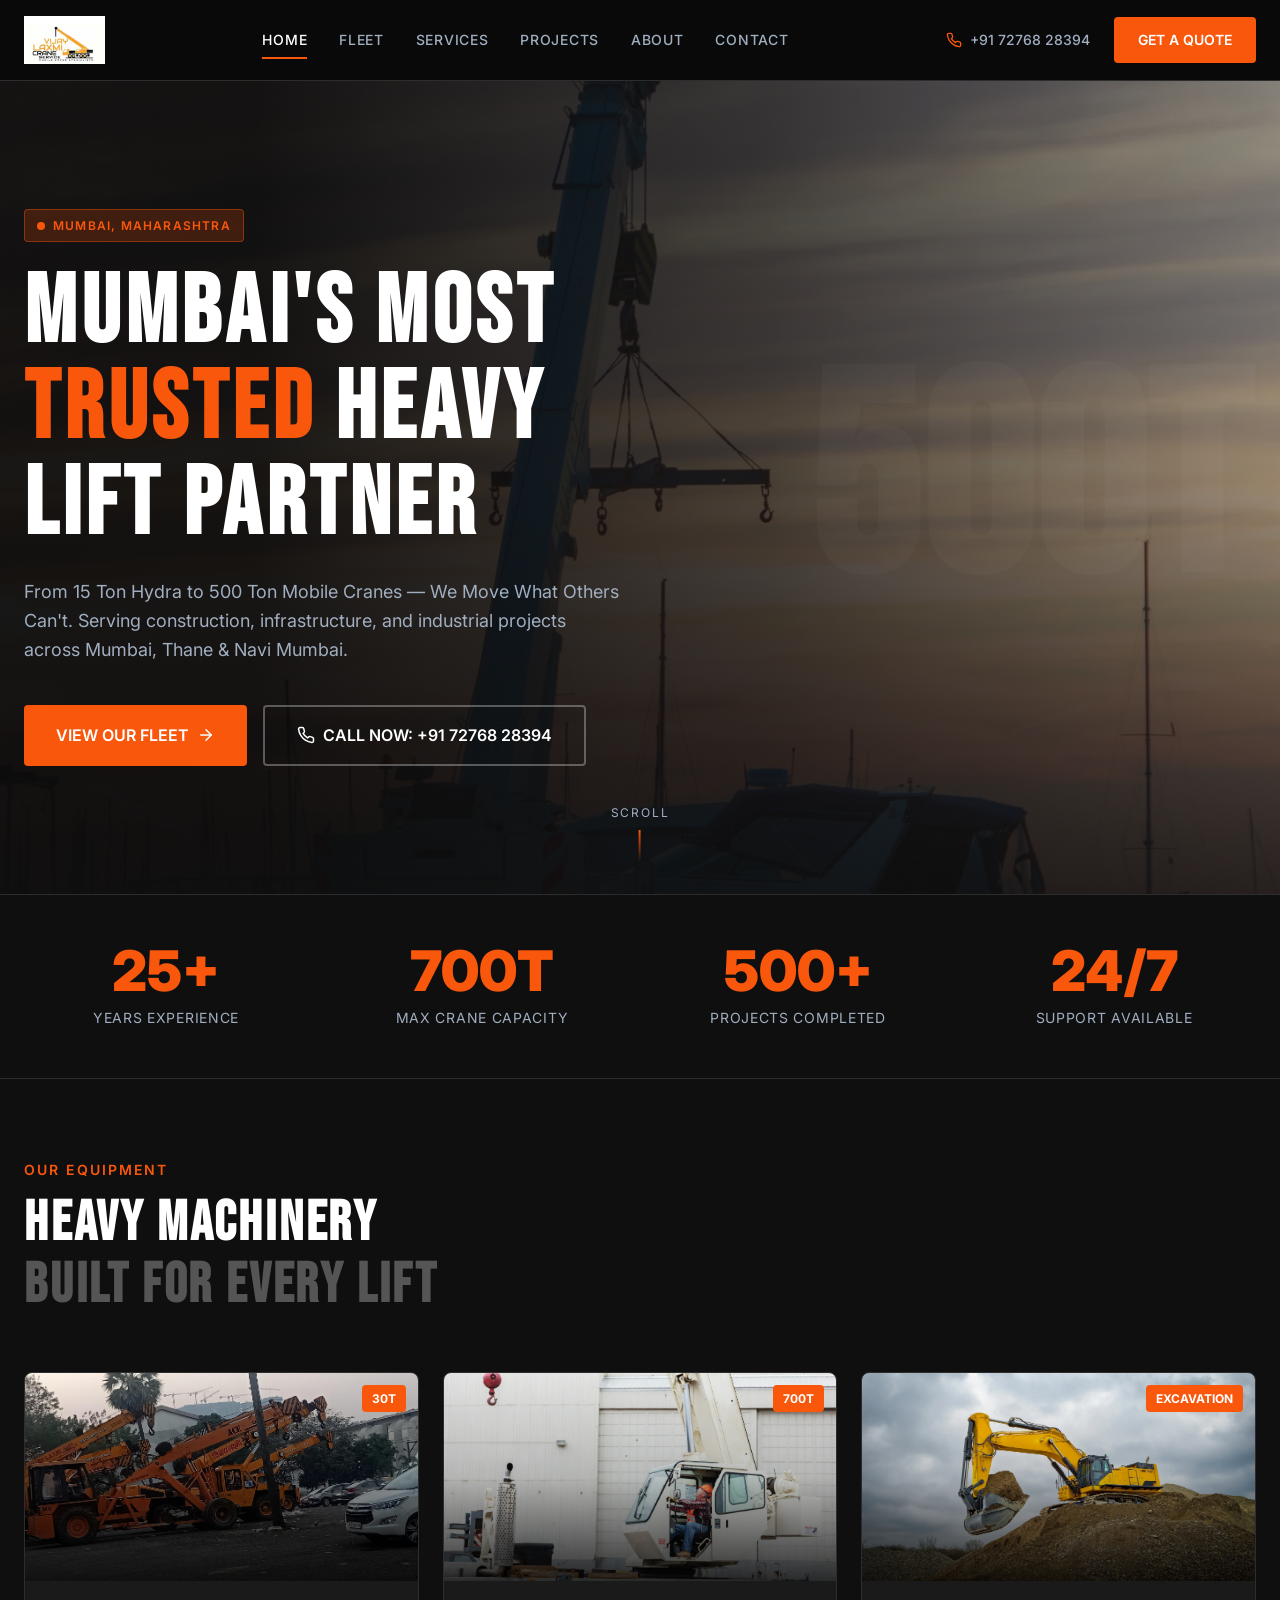
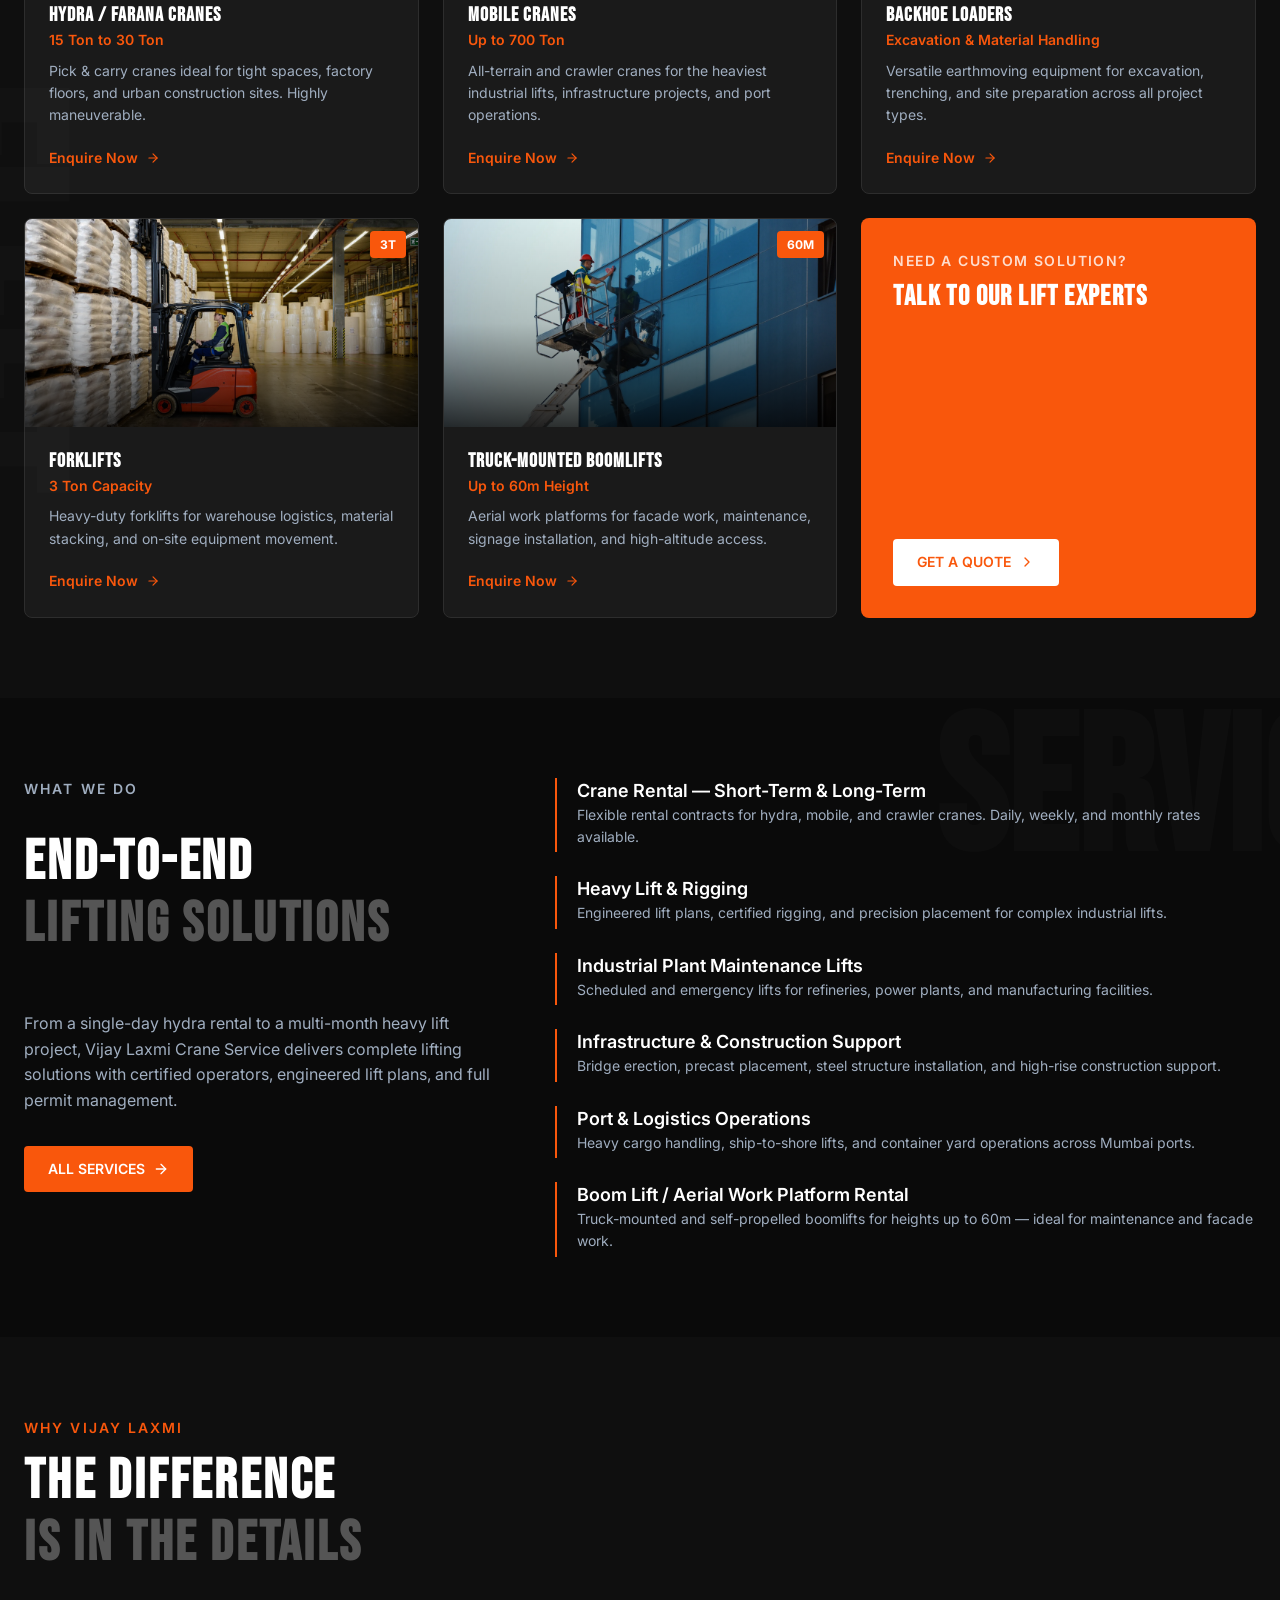
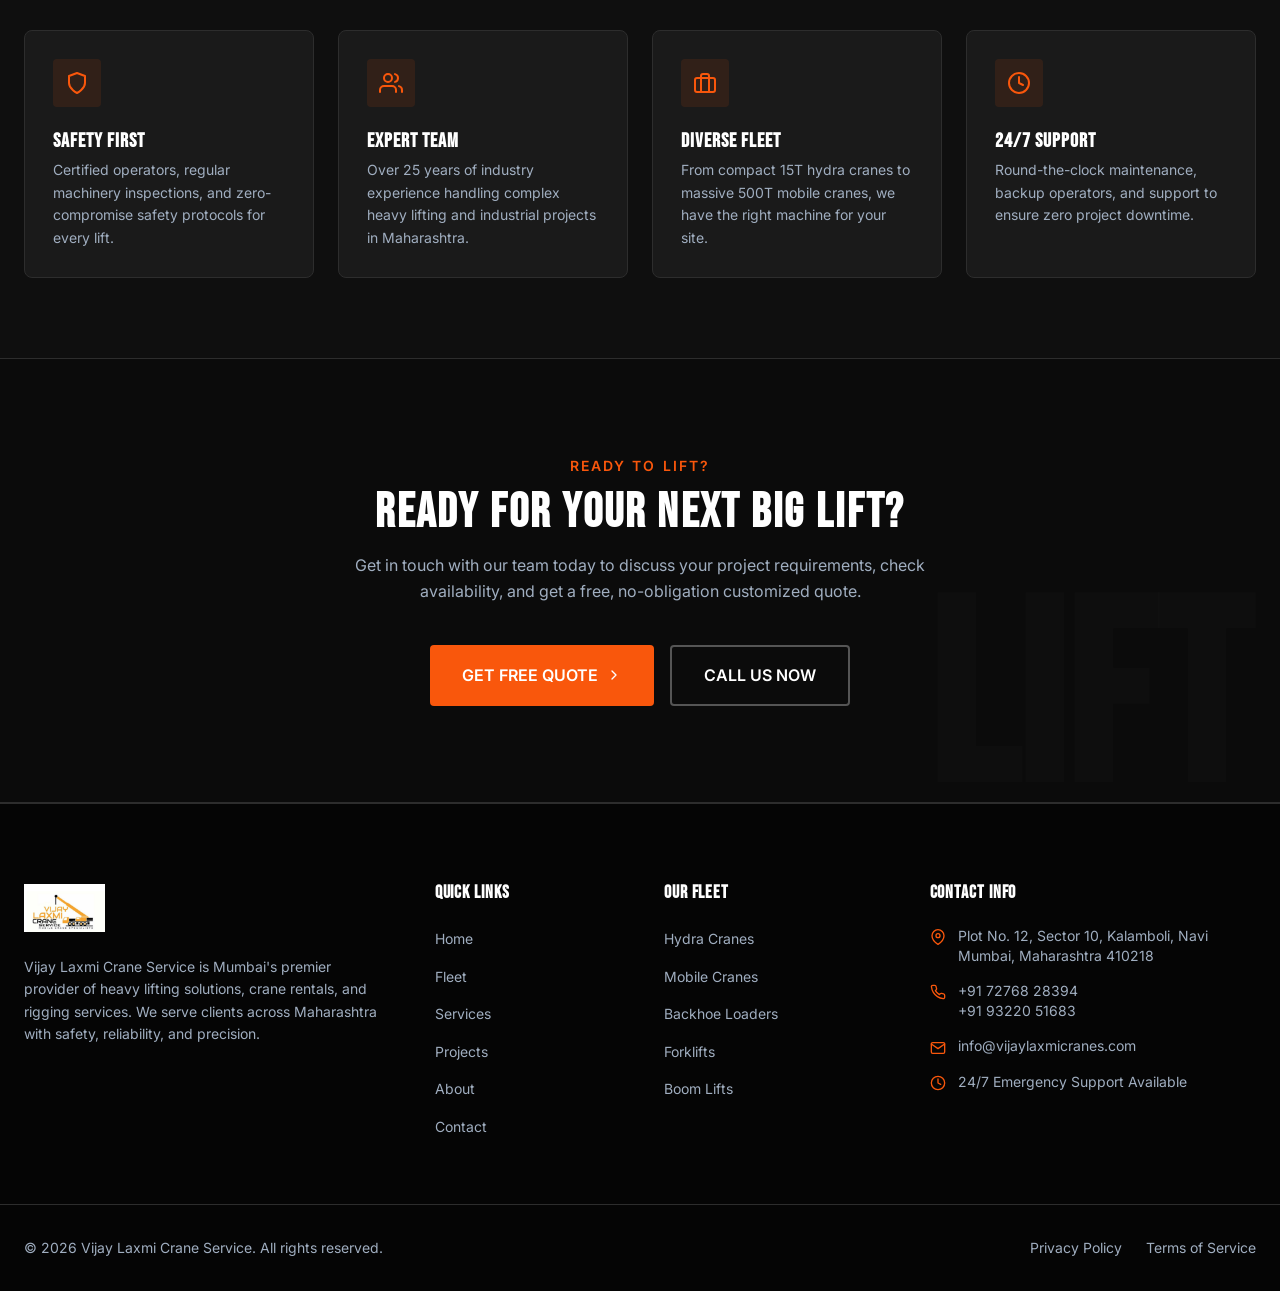
==== index.html @ 98cd4d0c "first commit" ====
<!DOCTYPE html>
<html lang="en">
<head>
    <meta charset="UTF-8">
    <meta name="viewport" content="width=device-width, initial-scale=1.0">
    <title>Vijay Laxmi Crane Service — Heavy Lift & Crane Rental Mumbai</title>
    <meta name="description" content="Mumbai's most trusted crane rental company. Hydra cranes 15–30T, mobile cranes up to 500T, boomlifts up to 60m, forklifts & backhoe loaders. 24/7 service across Maharashtra.">
    <link rel="stylesheet" href="style.css">
</head>
<body>

    <!-- Header -->
    <header>
        <div class="container header-container">
            <a href="index.html" class="logo-link">
                <img src="images/horizontal.png" alt="Vijay Laxmi Crane Service Logo">
            </a>
            
            <nav class="nav-menu">
                <a href="index.html" class="nav-link active">Home</a>
                <a href="fleet.html" class="nav-link">Fleet</a>
                <a href="services.html" class="nav-link">Services</a>
                <a href="projects.html" class="nav-link">Projects</a>
                <a href="about.html" class="nav-link">About</a>
                <a href="contact.html" class="nav-link">Contact</a>
            </nav>

            <div class="header-actions">
                <a href="tel:+917276828394" class="phone-link">
                    <svg xmlns="http://www.w3.org/2000/svg" width="16" height="16" viewBox="0 0 24 24" fill="none" stroke="currentColor" stroke-width="2" stroke-linecap="round" stroke-linejoin="round">
                        <path d="M22 16.92v3a2 2 0 0 1-2.18 2 19.79 19.79 0 0 1-8.63-3.07 19.5 19.5 0 0 1-6-6 19.79 19.79 0 0 1-3.07-8.67A2 2 0 0 1 4.11 2h3a2 2 0 0 1 2 1.72 12.84 12.84 0 0 0 .7 2.81 2 2 0 0 1-.45 2.11L8.09 9.91a16 16 0 0 0 6 6l1.27-1.27a2 2 0 0 1 2.11-.45 12.84 12.84 0 0 0 2.81.7A2 2 0 0 1 22 16.92z"></path>
                    </svg>
                    <span>+91 72768 28394</span>
                </a>
                <a href="contact.html" class="btn btn-primary hidden-md">Get a Quote</a>
                <button class="menu-toggle" aria-label="Toggle menu">
                    <span></span>
                    <span></span>
                    <span></span>
                </button>
            </div>
        </div>
    </header>

    <!-- Mobile Drawer Nav -->
    <div class="mobile-nav">
        <a href="index.html" class="nav-link active">Home</a>
        <a href="fleet.html" class="nav-link">Fleet</a>
        <a href="services.html" class="nav-link">Services</a>
        <a href="projects.html" class="nav-link">Projects</a>
        <a href="about.html" class="nav-link">About</a>
        <a href="contact.html" class="nav-link">Contact</a>
        <a href="contact.html" class="btn btn-primary">Get a Quote</a>
        <a href="tel:+917276828394" class="phone-link">
            <svg xmlns="http://www.w3.org/2000/svg" width="16" height="16" viewBox="0 0 24 24" fill="none" stroke="currentColor" stroke-width="2" stroke-linecap="round" stroke-linejoin="round">
                <path d="M22 16.92v3a2 2 0 0 1-2.18 2 19.79 19.79 0 0 1-8.63-3.07 19.5 19.5 0 0 1-6-6 19.79 19.79 0 0 1-3.07-8.67A2 2 0 0 1 4.11 2h3a2 2 0 0 1 2 1.72 12.84 12.84 0 0 0 .7 2.81 2 2 0 0 1-.45 2.11L8.09 9.91a16 16 0 0 0 6 6l1.27-1.27a2 2 0 0 1 2.11-.45 12.84 12.84 0 0 0 2.81.7A2 2 0 0 1 22 16.92z"></path>
            </svg>
            <span>+91 72768 28394</span>
        </a>
    </div>

    <!-- Hero Section -->
    <section class="hero">
        <div class="hero-bg">
            <img src="images/2234737666.webp" alt="Large mobile crane at sunset in Mumbai harbor">
        </div>
        <div class="hero-overlay"></div>
        <div class="hero-overlay-bottom"></div>
        <div class="hero-watermark">500T</div>
        
        <div class="container">
            <div class="hero-content">
                <div class="hero-badge">
                    <span class="hero-badge-dot"></span>
                    <span class="hero-badge-text">Mumbai, Maharashtra</span>
                </div>
                <h1 class="hero-title">Mumbai's Most<br><span>Trusted</span> Heavy<br>Lift Partner</h1>
                <p class="hero-description">From 15 Ton Hydra to 500 Ton Mobile Cranes — We Move What Others Can't. Serving construction, infrastructure, and industrial projects across Mumbai, Thane & Navi Mumbai.</p>
                
                <div class="hero-actions">
                    <a href="fleet.html" class="btn btn-primary btn-large">
                        View Our Fleet
                        <svg xmlns="http://www.w3.org/2000/svg" width="18" height="18" viewBox="0 0 24 24" fill="none" stroke="currentColor" stroke-width="2" stroke-linecap="round" stroke-linejoin="round">
                            <line x1="5" y1="12" x2="19" y2="12"></line>
                            <polyline points="12 5 19 12 12 19"></polyline>
                        </svg>
                    </a>
                    <a href="tel:+917276828394" class="btn btn-outline btn-large">
                        <svg xmlns="http://www.w3.org/2000/svg" width="18" height="18" viewBox="0 0 24 24" fill="none" stroke="currentColor" stroke-width="2" stroke-linecap="round" stroke-linejoin="round">
                            <path d="M22 16.92v3a2 2 0 0 1-2.18 2 19.79 19.79 0 0 1-8.63-3.07 19.5 19.5 0 0 1-6-6 19.79 19.79 0 0 1-3.07-8.67A2 2 0 0 1 4.11 2h3a2 2 0 0 1 2 1.72 12.84 12.84 0 0 0 .7 2.81 2 2 0 0 1-.45 2.11L8.09 9.91a16 16 0 0 0 6 6l1.27-1.27a2 2 0 0 1 2.11-.45 12.84 12.84 0 0 0 2.81.7A2 2 0 0 1 22 16.92z"></path>
                        </svg>
                        Call Now: +91 72768 28394
                    </a>
                </div>
            </div>
        </div>

        <div class="scroll-indicator">
            <span>Scroll</span>
            <div class="scroll-line"></div>
        </div>
    </section>

    <!-- Stats Bar -->
    <section class="stats-section">
        <div class="container">
            <div class="stats-grid">
                <div class="stat-item">
                    <div class="stat-number">25+</div>
                    <div class="stat-label">Years Experience</div>
                </div>
                <div class="stat-item">
                    <div class="stat-number">700T</div>
                    <div class="stat-label">Max Crane Capacity</div>
                </div>
                <div class="stat-item">
                    <div class="stat-number">500+</div>
                    <div class="stat-label">Projects Completed</div>
                </div>
                <div class="stat-item">
                    <div class="stat-number">24/7</div>
                    <div class="stat-label">Support Available</div>
                </div>
            </div>
        </div>
    </section>

    <!-- Heavy Machinery Fleet -->
    <section>
        <div class="fleet-watermark">FLEET</div>
        <div class="container">
            <div class="mb-14">
                <p class="section-subtitle">Our Equipment</p>
                <h2 class="section-title">Heavy Machinery<br><span>Built for Every Lift</span></h2>
            </div>

            <div class="fleet-grid">
                <!-- Card 1: Hydra -->
                <div class="fleet-card">
                    <div class="card-img-container">
                        <img src="images/hydra-crane.jpeg" alt="Hydra Crane Fleet Vijay Laxmi">
                        <div class="card-overlay"></div>
                        <div class="card-badge">30T</div>
                    </div>
                    <div class="card-content">
                        <h3 class="card-title">Hydra / Farana Cranes</h3>
                        <p class="card-subtitle">15 Ton to 30 Ton</p>
                        <p class="card-description">Pick & carry cranes ideal for tight spaces, factory floors, and urban construction sites. Highly maneuverable.</p>
                        <a href="#" class="card-link">
                            Enquire Now
                            <svg xmlns="http://www.w3.org/2000/svg" width="14" height="14" viewBox="0 0 24 24" fill="none" stroke="currentColor" stroke-width="2" stroke-linecap="round" stroke-linejoin="round">
                                <line x1="5" y1="12" x2="19" y2="12"></line>
                                <polyline points="12 5 19 12 12 19"></polyline>
                            </svg>
                        </a>
                    </div>
                </div>

                <!-- Card 2: Mobile Cranes -->
                <div class="fleet-card">
                    <div class="card-img-container">
                        <img src="images/1455754923.webp" alt="Mobile Cranes heavy lift">
                        <div class="card-overlay"></div>
                        <div class="card-badge">700T</div>
                    </div>
                    <div class="card-content">
                        <h3 class="card-title">Mobile Cranes</h3>
                        <p class="card-subtitle">Up to 700 Ton</p>
                        <p class="card-description">All-terrain and crawler cranes for the heaviest industrial lifts, infrastructure projects, and port operations.</p>
                        <a href="#" class="card-link">
                            Enquire Now
                            <svg xmlns="http://www.w3.org/2000/svg" width="14" height="14" viewBox="0 0 24 24" fill="none" stroke="currentColor" stroke-width="2" stroke-linecap="round" stroke-linejoin="round">
                                <line x1="5" y1="12" x2="19" y2="12"></line>
                                <polyline points="12 5 19 12 12 19"></polyline>
                            </svg>
                        </a>
                    </div>
                </div>

                <!-- Card 3: Excavators -->
                <div class="fleet-card">
                    <div class="card-img-container">
                        <img src="images/1322051683.webp" alt="Yellow Backhoe Loader excavator">
                        <div class="card-overlay"></div>
                        <div class="card-badge">EXCAVATION</div>
                    </div>
                    <div class="card-content">
                        <h3 class="card-title">Backhoe Loaders</h3>
                        <p class="card-subtitle">Excavation & Material Handling</p>
                        <p class="card-description">Versatile earthmoving equipment for excavation, trenching, and site preparation across all project types.</p>
                        <a href="#" class="card-link">
                            Enquire Now
                            <svg xmlns="http://www.w3.org/2000/svg" width="14" height="14" viewBox="0 0 24 24" fill="none" stroke="currentColor" stroke-width="2" stroke-linecap="round" stroke-linejoin="round">
                                <line x1="5" y1="12" x2="19" y2="12"></line>
                                <polyline points="12 5 19 12 12 19"></polyline>
                            </svg>
                        </a>
                    </div>
                </div>

                <!-- Card 4: Forklifts -->
                <div class="fleet-card">
                    <div class="card-img-container">
                        <img src="images/2244003285.webp" alt="Red Forklift warehouse loading">
                        <div class="card-overlay"></div>
                        <div class="card-badge">3T</div>
                    </div>
                    <div class="card-content">
                        <h3 class="card-title">Forklifts</h3>
                        <p class="card-subtitle">3 Ton Capacity</p>
                        <p class="card-description">Heavy-duty forklifts for warehouse logistics, material stacking, and on-site equipment movement.</p>
                        <a href="#" class="card-link">
                            Enquire Now
                            <svg xmlns="http://www.w3.org/2000/svg" width="14" height="14" viewBox="0 0 24 24" fill="none" stroke="currentColor" stroke-width="2" stroke-linecap="round" stroke-linejoin="round">
                                <line x1="5" y1="12" x2="19" y2="12"></line>
                                <polyline points="12 5 19 12 12 19"></polyline>
                            </svg>
                        </a>
                    </div>
                </div>

                <!-- Card 5: Boom lifts -->
                <div class="fleet-card">
                    <div class="card-img-container">
                        <img src="images/1399143321.webp" alt="Boom lift building maintenance facade cleaning">
                        <div class="card-overlay"></div>
                        <div class="card-badge">60M</div>
                    </div>
                    <div class="card-content">
                        <h3 class="card-title">Truck-Mounted Boomlifts</h3>
                        <p class="card-subtitle">Up to 60m Height</p>
                        <p class="card-description">Aerial work platforms for facade work, maintenance, signage installation, and high-altitude access.</p>
                        <a href="#" class="card-link">
                            Enquire Now
                            <svg xmlns="http://www.w3.org/2000/svg" width="14" height="14" viewBox="0 0 24 24" fill="none" stroke="currentColor" stroke-width="2" stroke-linecap="round" stroke-linejoin="round">
                                <line x1="5" y1="12" x2="19" y2="12"></line>
                                <polyline points="12 5 19 12 12 19"></polyline>
                            </svg>
                        </a>
                    </div>
                </div>

                <!-- Card 6: CTA Card -->
                <div class="expert-card">
                    <div>
                        <p class="expert-subtitle">Need a Custom Solution?</p>
                        <h3 class="expert-title">Talk to Our Lift Experts</h3>
                    </div>
                    <a href="contact.html" class="btn expert-btn">
                        Get a Quote
                        <svg xmlns="http://www.w3.org/2000/svg" width="16" height="16" viewBox="0 0 24 24" fill="none" stroke="currentColor" stroke-width="2" stroke-linecap="round" stroke-linejoin="round">
                            <polyline points="9 18 15 12 9 6"></polyline>
                        </svg>
                    </a>
                </div>
            </div>
        </div>
    </section>

    <!-- Services Section -->
    <section style="background-color: #0a0a0a;">
        <div class="services-watermark">SERVICE</div>
        <div class="container">
            <div class="services-layout">
                <div class="services-left">
                    <p class="section-subtitle">What We Do</p>
                    <h2 class="section-title">End-to-End<br><span>Lifting Solutions</span></h2>
                    <p>From a single-day hydra rental to a multi-month heavy lift project, Vijay Laxmi Crane Service delivers complete lifting solutions with certified operators, engineered lift plans, and full permit management.</p>
                    <a href="services.html" class="btn btn-primary">
                        All Services
                        <svg xmlns="http://www.w3.org/2000/svg" width="16" height="16" viewBox="0 0 24 24" fill="none" stroke="currentColor" stroke-width="2" stroke-linecap="round" stroke-linejoin="round">
                            <line x1="5" y1="12" x2="19" y2="12"></line>
                            <polyline points="12 5 19 12 12 19"></polyline>
                        </svg>
                    </a>
                </div>

                <div class="services-list">
                    <div class="services-item">
                        <h4>Crane Rental — Short-Term & Long-Term</h4>
                        <p>Flexible rental contracts for hydra, mobile, and crawler cranes. Daily, weekly, and monthly rates available.</p>
                    </div>
                    <div class="services-item">
                        <h4>Heavy Lift & Rigging</h4>
                        <p>Engineered lift plans, certified rigging, and precision placement for complex industrial lifts.</p>
                    </div>
                    <div class="services-item">
                        <h4>Industrial Plant Maintenance Lifts</h4>
                        <p>Scheduled and emergency lifts for refineries, power plants, and manufacturing facilities.</p>
                    </div>
                    <div class="services-item">
                        <h4>Infrastructure & Construction Support</h4>
                        <p>Bridge erection, precast placement, steel structure installation, and high-rise construction support.</p>
                    </div>
                    <div class="services-item">
                        <h4>Port & Logistics Operations</h4>
                        <p>Heavy cargo handling, ship-to-shore lifts, and container yard operations across Mumbai ports.</p>
                    </div>
                    <div class="services-item">
                        <h4>Boom Lift / Aerial Work Platform Rental</h4>
                        <p>Truck-mounted and self-propelled boomlifts for heights up to 60m — ideal for maintenance and facade work.</p>
                    </div>
                </div>
            </div>
        </div>
    </section>

    <!-- Why Choose Us -->
    <section>
        <div class="container">
            <div class="text-center mb-14">
                <p class="section-subtitle">Why Vijay Laxmi</p>
                <h2 class="section-title">The Difference<br><span>Is in the Details</span></h2>
            </div>

            <div class="why-grid">
                <div class="why-card">
                    <div class="why-icon">
                        <svg xmlns="http://www.w3.org/2000/svg" width="24" height="24" viewBox="0 0 24 24" fill="none" stroke="currentColor" stroke-width="2" stroke-linecap="round" stroke-linejoin="round">
                            <path d="M12 22s8-4 8-10V5l-8-3-8 3v7c0 6 8 10 8 10z"></path>
                        </svg>
                    </div>
                    <h3 class="why-title">Safety First</h3>
                    <p class="why-description">Certified operators, regular machinery inspections, and zero-compromise safety protocols for every lift.</p>
                </div>

                <div class="why-card">
                    <div class="why-icon">
                        <svg xmlns="http://www.w3.org/2000/svg" width="24" height="24" viewBox="0 0 24 24" fill="none" stroke="currentColor" stroke-width="2" stroke-linecap="round" stroke-linejoin="round">
                            <path d="M17 21v-2a4 4 0 0 0-4-4H5a4 4 0 0 0-4 4v2"></path>
                            <circle cx="9" cy="7" r="4"></circle>
                            <path d="M23 21v-2a4 4 0 0 0-3-3.87"></path>
                            <path d="M16 3.13a4 4 0 0 1 0 7.75"></path>
                        </svg>
                    </div>
                    <h3 class="why-title">Expert Team</h3>
                    <p class="why-description">Over 25 years of industry experience handling complex heavy lifting and industrial projects in Maharashtra.</p>
                </div>

                <div class="why-card">
                    <div class="why-icon">
                        <svg xmlns="http://www.w3.org/2000/svg" width="24" height="24" viewBox="0 0 24 24" fill="none" stroke="currentColor" stroke-width="2" stroke-linecap="round" stroke-linejoin="round">
                            <rect x="2" y="7" width="20" height="14" rx="2" ry="2"></rect>
                            <path d="M16 21V5a2 2 0 0 0-2-2h-4a2 2 0 0 0-2 2v16"></path>
                        </svg>
                    </div>
                    <h3 class="why-title">Diverse Fleet</h3>
                    <p class="why-description">From compact 15T hydra cranes to massive 500T mobile cranes, we have the right machine for your site.</p>
                </div>

                <div class="why-card">
                    <div class="why-icon">
                        <svg xmlns="http://www.w3.org/2000/svg" width="24" height="24" viewBox="0 0 24 24" fill="none" stroke="currentColor" stroke-width="2" stroke-linecap="round" stroke-linejoin="round">
                            <circle cx="12" cy="12" r="10"></circle>
                            <polyline points="12 6 12 12 16 14"></polyline>
                        </svg>
                    </div>
                    <h3 class="why-title">24/7 Support</h3>
                    <p class="why-description">Round-the-clock maintenance, backup operators, and support to ensure zero project downtime.</p>
                </div>
            </div>
        </div>
    </section>

    <!-- Ready for next big lift? -->
    <section class="cta-banner">
        <div class="cta-watermark">LIFT</div>
        <div class="cta-container container">
            <p class="cta-subtitle">Ready To Lift?</p>
            <h2 class="cta-title">Ready for Your Next Big Lift?</h2>
            <p class="cta-text">Get in touch with our team today to discuss your project requirements, check availability, and get a free, no-obligation customized quote.</p>
            <div class="cta-buttons">
                <a href="contact.html" class="btn btn-primary btn-large">
                    Get Free Quote
                    <svg xmlns="http://www.w3.org/2000/svg" width="16" height="16" viewBox="0 0 24 24" fill="none" stroke="currentColor" stroke-width="2" stroke-linecap="round" stroke-linejoin="round">
                        <polyline points="9 18 15 12 9 6"></polyline>
                    </svg>
                </a>
                <a href="tel:+917276828394" class="btn btn-outline btn-large">
                    Call Us Now
                </a>
            </div>
        </div>
    </section>

    <!-- Footer -->
    <footer>
        <div class="container footer-grid">
            <div class="footer-col footer-col-about">
                <img src="images/horizontal.png" alt="Vijay Laxmi Crane Service">
                <p class="footer-about-text">Vijay Laxmi Crane Service is Mumbai's premier provider of heavy lifting solutions, crane rentals, and rigging services. We serve clients across Maharashtra with safety, reliability, and precision.</p>
            </div>
            
            <div class="footer-col">
                <h5>Quick Links</h5>
                <ul class="footer-links">
                    <li><a href="index.html">Home</a></li>
                    <li><a href="fleet.html">Fleet</a></li>
                    <li><a href="services.html">Services</a></li>
                    <li><a href="projects.html">Projects</a></li>
                    <li><a href="about.html">About</a></li>
                    <li><a href="contact.html">Contact</a></li>
                </ul>
            </div>

            <div class="footer-col">
                <h5>Our Fleet</h5>
                <ul class="footer-links">
                    <li><a href="fleet.html">Hydra Cranes</a></li>
                    <li><a href="fleet.html">Mobile Cranes</a></li>
                    <li><a href="fleet.html">Backhoe Loaders</a></li>
                    <li><a href="fleet.html">Forklifts</a></li>
                    <li><a href="fleet.html">Boom Lifts</a></li>
                </ul>
            </div>

            <div class="footer-col">
                <h5>Contact Info</h5>
                <div class="footer-contact-info">
                    <div class="contact-info-item">
                        <svg xmlns="http://www.w3.org/2000/svg" width="16" height="16" viewBox="0 0 24 24" fill="none" stroke="currentColor" stroke-width="2" stroke-linecap="round" stroke-linejoin="round">
                            <path d="M21 10c0 7-9 13-9 13s-9-6-9-13a9 9 0 0 1 18 0z"></path>
                            <circle cx="12" cy="10" r="3"></circle>
                        </svg>
                        <span>Plot No. 12, Sector 10, Kalamboli, Navi Mumbai, Maharashtra 410218</span>
                    </div>
                    <div class="contact-info-item">
                        <svg xmlns="http://www.w3.org/2000/svg" width="16" height="16" viewBox="0 0 24 24" fill="none" stroke="currentColor" stroke-width="2" stroke-linecap="round" stroke-linejoin="round">
                            <path d="M22 16.92v3a2 2 0 0 1-2.18 2 19.79 19.79 0 0 1-8.63-3.07 19.5 19.5 0 0 1-6-6 19.79 19.79 0 0 1-3.07-8.67A2 2 0 0 1 4.11 2h3a2 2 0 0 1 2 1.72 12.84 12.84 0 0 0 .7 2.81 2 2 0 0 1-.45 2.11L8.09 9.91a16 16 0 0 0 6 6l1.27-1.27a2 2 0 0 1 2.11-.45 12.84 12.84 0 0 0 2.81.7A2 2 0 0 1 22 16.92z"></path>
                        </svg>
                        <span>
                            <a href="tel:+917276828394">+91 72768 28394</a><br>
                            <a href="tel:+919322051683">+91 93220 51683</a>
                        </span>
                    </div>
                    <div class="contact-info-item">
                        <svg xmlns="http://www.w3.org/2000/svg" width="16" height="16" viewBox="0 0 24 24" fill="none" stroke="currentColor" stroke-width="2" stroke-linecap="round" stroke-linejoin="round">
                            <path d="M4 4h16c1.1 0 2 .9 2 2v12c0 1.1-.9 2-2 2H4c-1.1 0-2-.9-2-2V6c0-1.1.9-2 2-2z"></path>
                            <polyline points="22,6 12,13 2,6"></polyline>
                        </svg>
                        <span><a href="mailto:info@vijaylaxmicranes.com">info@vijaylaxmicranes.com</a></span>
                    </div>
                    <div class="contact-info-item">
                        <svg xmlns="http://www.w3.org/2000/svg" width="16" height="16" viewBox="0 0 24 24" fill="none" stroke="currentColor" stroke-width="2" stroke-linecap="round" stroke-linejoin="round">
                            <circle cx="12" cy="12" r="10"></circle>
                            <polyline points="12 6 12 12 16 14"></polyline>
                        </svg>
                        <span>24/7 Emergency Support Available</span>
                    </div>
                </div>
            </div>
        </div>

        <div class="container footer-bottom">
            <div class="copyright">
                &copy; 2026 Vijay Laxmi Crane Service. All rights reserved.
            </div>
            <div class="footer-legal-links">
                <a href="#">Privacy Policy</a>
                <a href="#">Terms of Service</a>
            </div>
        </div>
    </footer>

    <!-- Enquire Modal Popup -->
    <div class="modal">
        <div class="modal-content">
            <button class="close-modal">&times;</button>
            <h3 class="modal-title" style="margin-bottom: 0.5rem; font-size: 1.75rem;">Enquiry Form</h3>
            <p style="color: var(--muted-foreground); font-size: 0.875rem; margin-bottom: 1.5rem;">Please fill out this form and we'll get back to you with custom pricing shortly.</p>
            
            <form>
                <input type="hidden" name="subject" id="enquiry-subject" value="General Enquiry">
                <div class="form-group">
                    <label for="modal-name">Your Name</label>
                    <input type="text" id="modal-name" name="name" class="form-control" placeholder="Enter your full name" required>
                </div>
                <div class="form-group">
                    <label for="modal-phone">Phone Number</label>
                    <input type="tel" id="modal-phone" name="phone" class="form-control" placeholder="Enter mobile number" required>
                </div>
                <div class="form-group">
                    <label for="modal-email">Email Address (Optional)</label>
                    <input type="email" id="modal-email" name="email" class="form-control" placeholder="Enter email address">
                </div>
                <div class="form-group">
                    <label for="modal-message">Requirements</label>
                    <textarea id="modal-message" name="message" class="form-control" placeholder="Specify rental duration, capacity needed, and location..." required></textarea>
                </div>
                <button type="submit" class="btn btn-primary" style="width: 100%; margin-top: 1rem;">Send Enquiry</button>
            </form>
        </div>
    </div>

    <script src="main.js"></script>
</body>
</html>
---- style.css ----
@import url('https://fonts.googleapis.com/css2?family=Bebas+Neue&family=Inter:wght@300;400;500;600;700;900&display=swap');

:root {
    /* Color Palette */
    --background-color: #0f0f0f;
    --foreground-color: #f5f5f5;
    --card-color: #1a1a1a;
    --card-hover-color: #222222;
    --primary-color: #f9570c;
    --primary-hover: #ea580c;
    --primary-light: rgba(249, 87, 12, 0.1);
    --border-color: #2d2d2d;
    --muted-color: #1c1c1c;
    --muted-foreground: #a0aec0;
    --white: #ffffff;
    
    /* Fonts */
    --font-sans: 'Inter', -apple-system, BlinkMacSystemFont, sans-serif;
    --font-heading: 'Bebas Neue', sans-serif;
    
    /* Transitions */
    --transition-fast: 0.2s ease;
    --transition-normal: 0.3s ease;
    --transition-slow: 0.5s ease;
}

/* Reset */
*, *::before, *::after {
    box-sizing: border-box;
    margin: 0;
    padding: 0;
}

html {
    scroll-behavior: smooth;
    font-size: 16px;
    height: 100%;
}

body {
    background-color: var(--background-color);
    color: var(--foreground-color);
    font-family: var(--font-sans);
    line-height: 1.6;
    overflow-x: hidden;
    min-height: 100vh;
    display: flex;
    flex-direction: column;
}

/* Typography */
h1, h2, h3, h4, h5, h6 {
    font-family: var(--font-heading);
    letter-spacing: 0.05em;
    text-transform: uppercase;
    line-height: 1;
    color: var(--white);
}

a {
    color: inherit;
    text-decoration: none;
    transition: color var(--transition-fast);
}

img {
    max-width: 100%;
    height: auto;
    display: block;
}

/* Common Layout Elements */
.container {
    width: 100%;
    max-width: 1280px;
    margin: 0 auto;
    padding: 0 1.5rem;
}

section {
    padding: 5rem 0;
    position: relative;
}

/* Header & Navigation */
header {
    position: sticky;
    top: 0;
    z-index: 1000;
    background-color: rgba(10, 10, 10, 0.95);
    backdrop-filter: blur(12px);
    border-bottom: 1px solid var(--border-color);
    transition: background var(--transition-fast);
}

.header-container {
    display: flex;
    height: 5rem;
    align-items: center;
    justify-content: space-between;
}

.logo-link img {
    height: 3rem;
    width: auto;
    object-fit: contain;
}

.nav-menu {
    display: flex;
    align-items: center;
    gap: 2rem;
}

.nav-link {
    font-size: 0.875rem;
    font-weight: 500;
    letter-spacing: 0.05em;
    color: var(--muted-foreground);
    position: relative;
    padding: 0.5rem 0;
    text-transform: uppercase;
}

.nav-link:hover, .nav-link.active {
    color: var(--white);
}

.nav-link::after {
    content: '';
    position: absolute;
    bottom: 0;
    left: 0;
    width: 0;
    height: 2px;
    background-color: var(--primary-color);
    transition: width var(--transition-normal);
}

.nav-link:hover::after, .nav-link.active::after {
    width: 100%;
}

.header-actions {
    display: flex;
    align-items: center;
    gap: 1.5rem;
}

.phone-link {
    display: flex;
    align-items: center;
    gap: 0.5rem;
    font-size: 0.875rem;
    color: var(--muted-foreground);
    font-weight: 500;
}

.phone-link:hover {
    color: var(--white);
}

.phone-link svg {
    color: var(--primary-color);
}

/* Buttons */
.btn {
    display: inline-flex;
    align-items: center;
    justify-content: center;
    gap: 0.5rem;
    padding: 0.75rem 1.5rem;
    font-size: 0.875rem;
    font-weight: 600;
    border-radius: 4px;
    cursor: pointer;
    transition: all var(--transition-fast);
    border: none;
    text-transform: uppercase;
}

.btn-primary {
    background-color: var(--primary-color);
    color: var(--white);
}

.btn-primary:hover {
    background-color: var(--primary-hover);
}

.btn-outline {
    background-color: transparent;
    border: 2px solid rgba(255, 255, 255, 0.3);
    color: var(--white);
}

.btn-outline:hover {
    border-color: var(--white);
}

.btn-large {
    padding: 1rem 2rem;
    font-size: 1rem;
}

/* Hamburger Menu Icon */
.menu-toggle {
    display: none;
    background: none;
    border: none;
    cursor: pointer;
    padding: 0.5rem;
    position: relative;
    width: 38px;
    height: 38px;
    z-index: 1001;
}

.menu-toggle span {
    display: block;
    position: absolute;
    height: 2px;
    width: 22px;
    background-color: var(--muted-foreground);
    border-radius: 2px;
    opacity: 1;
    left: 8px;
    transform: rotate(0deg);
    transition: transform 0.25s ease-in-out, top 0.25s ease-in-out, opacity 0.25s ease-in-out, background-color 0.25s ease-in-out;
}

.menu-toggle span:nth-child(1) {
    top: 11px;
}

.menu-toggle span:nth-child(2) {
    top: 18px;
}

.menu-toggle span:nth-child(3) {
    top: 25px;
}

.menu-toggle:hover span {
    background-color: var(--white);
}

.menu-toggle.open span {
    background-color: var(--white);
}

.menu-toggle.open span:nth-child(1) {
    top: 18px;
    transform: rotate(45deg);
}

.menu-toggle.open span:nth-child(2) {
    opacity: 0;
    transform: translateX(-10px);
}

.menu-toggle.open span:nth-child(3) {
    top: 18px;
    transform: rotate(-45deg);
}

/* Mobile Nav Drawer */
.mobile-nav {
    position: fixed;
    top: 5rem;
    left: 0;
    width: 100%;
    height: calc(100vh - 5rem);
    background-color: rgba(10, 10, 10, 0.98);
    backdrop-filter: blur(20px);
    z-index: 999;
    padding: 2.5rem 2rem;
    display: flex;
    flex-direction: column;
    gap: 1.5rem;
    opacity: 0;
    pointer-events: none;
    transform: translateY(-20px);
    transition: transform 0.4s cubic-bezier(0.16, 1, 0.3, 1), opacity 0.4s cubic-bezier(0.16, 1, 0.3, 1);
    border-top: 1px solid var(--border-color);
}

.mobile-nav.open {
    opacity: 1;
    pointer-events: auto;
    transform: translateY(0);
}

.mobile-nav .nav-link {
    font-size: 1.5rem;
    font-family: var(--font-heading);
    letter-spacing: 0.05em;
    padding: 0.5rem 0;
    border-bottom: 1px solid rgba(255, 255, 255, 0.03);
    opacity: 0;
    transform: translateY(15px);
    transition: transform 0.4s cubic-bezier(0.16, 1, 0.3, 1), opacity 0.4s cubic-bezier(0.16, 1, 0.3, 1), color var(--transition-fast);
}

.mobile-nav .nav-link:hover, .mobile-nav .nav-link.active {
    color: var(--primary-color);
}

.mobile-nav .btn {
    opacity: 0;
    transform: translateY(15px);
    transition: transform 0.4s cubic-bezier(0.16, 1, 0.3, 1), opacity 0.4s cubic-bezier(0.16, 1, 0.3, 1), background-color var(--transition-fast);
    margin-top: 1rem;
}

.mobile-nav .phone-link {
    margin-top: auto;
    font-size: 1.125rem;
    padding: 1.5rem 0 0;
    border-top: 1px solid var(--border-color);
    opacity: 0;
    transform: translateY(15px);
    transition: transform 0.4s cubic-bezier(0.16, 1, 0.3, 1), opacity 0.4s cubic-bezier(0.16, 1, 0.3, 1);
}

/* Staggered load animation when open */
.mobile-nav.open .nav-link,
.mobile-nav.open .btn,
.mobile-nav.open .phone-link {
    opacity: 1;
    transform: translateY(0);
}

.mobile-nav.open .nav-link:nth-child(1) { transition-delay: 0.05s; }
.mobile-nav.open .nav-link:nth-child(2) { transition-delay: 0.1s; }
.mobile-nav.open .nav-link:nth-child(3) { transition-delay: 0.15s; }
.mobile-nav.open .nav-link:nth-child(4) { transition-delay: 0.2s; }
.mobile-nav.open .nav-link:nth-child(5) { transition-delay: 0.25s; }
.mobile-nav.open .nav-link:nth-child(6) { transition-delay: 0.3s; }
.mobile-nav.open .btn { transition-delay: 0.35s; }
.mobile-nav.open .phone-link { transition-delay: 0.4s; }

/* Hero Section */
.hero {
    min-height: 90vh;
    display: flex;
    align-items: center;
    position: relative;
    overflow: hidden;
    padding: 8rem 0;
}

.hero-bg {
    position: absolute;
    inset: 0;
    z-index: 1;
}

.hero-bg img {
    width: 100%;
    height: 100%;
    object-fit: cover;
}

.hero-overlay {
    position: absolute;
    inset: 0;
    background: linear-gradient(to right, rgba(0, 0, 0, 0.9) 20%, rgba(0, 0, 0, 0.7) 60%, rgba(0, 0, 0, 0.4) 100%);
    z-index: 2;
}

.hero-overlay-bottom {
    position: absolute;
    inset: 0;
    background: linear-gradient(to top, rgba(15, 15, 15, 0.8) 0%, transparent 50%);
    z-index: 2;
}

.hero-watermark {
    position: absolute;
    right: 2rem;
    top: 50%;
    transform: translateY(-50%);
    font-size: 22vw;
    font-family: var(--font-heading);
    font-weight: 900;
    color: rgba(255, 255, 255, 0.025);
    line-height: 1;
    user-select: none;
    pointer-events: none;
    z-index: 2;
}

.hero-content {
    position: relative;
    z-index: 3;
    max-width: 800px;
}

.hero-badge {
    display: inline-flex;
    align-items: center;
    gap: 0.5rem;
    background-color: rgba(249, 87, 12, 0.2);
    border: 1px solid rgba(249, 87, 12, 0.4);
    border-radius: 4px;
    padding: 0.375rem 0.75rem;
    margin-bottom: 1.5rem;
}

.hero-badge-dot {
    width: 0.5rem;
    height: 0.5rem;
    border-radius: 50%;
    background-color: var(--primary-color);
}

.hero-badge-text {
    color: var(--primary-color);
    font-size: 0.75rem;
    font-weight: 600;
    letter-spacing: 0.1em;
    text-transform: uppercase;
}

.hero-title {
    font-size: 3.5rem;
    font-weight: 900;
    color: var(--white);
    line-height: 1;
    margin-bottom: 1.5rem;
}

@media (min-width: 768px) {
    .hero-title {
        font-size: 5rem;
    }
}

@media (min-width: 1024px) {
    .hero-title {
        font-size: 6rem;
    }
}

.hero-title span {
    color: var(--primary-color);
}

.hero-description {
    color: var(--muted-foreground);
    font-size: 1.125rem;
    line-height: 1.6;
    margin-bottom: 2.5rem;
    max-width: 600px;
}

.hero-actions {
    display: flex;
    flex-direction: column;
    gap: 1rem;
}

@media (min-width: 576px) {
    .hero-actions {
        flex-direction: row;
    }
}

.scroll-indicator {
    position: absolute;
    bottom: 2rem;
    left: 50%;
    transform: translateX(-50%);
    display: flex;
    flex-direction: column;
    align-items: center;
    gap: 0.5rem;
    z-index: 3;
}

.scroll-indicator span {
    font-size: 0.75rem;
    color: var(--muted-foreground);
    text-transform: uppercase;
    letter-spacing: 0.15em;
}

.scroll-line {
    width: 2px;
    height: 2rem;
    background: linear-gradient(to bottom, var(--primary-color), transparent);
    animation: scrollMove 2s infinite ease-in-out;
}

@keyframes scrollMove {
    0% { transform: translateY(0); opacity: 0; }
    50% { opacity: 1; }
    100% { transform: translateY(10px); opacity: 0; }
}

/* Stats Section */
.stats-section {
    background-color: var(--muted);
    border-top: 1px solid var(--border-color);
    border-bottom: 1px solid var(--border-color);
    padding: 3rem 0;
}

.stats-grid {
    display: grid;
    grid-template-columns: repeat(2, 1fr);
    gap: 2rem;
}

@media (min-width: 992px) {
    .stats-grid {
        grid-template-columns: repeat(4, 1fr);
    }
}

.stat-item {
    text-align: center;
}

.stat-number {
    font-size: 3rem;
    font-weight: 900;
    color: var(--primary-color);
    line-height: 1;
    margin-bottom: 0.5rem;
}

@media (min-width: 768px) {
    .stat-number {
        font-size: 3.5rem;
    }
}

.stat-label {
    font-size: 0.875rem;
    text-transform: uppercase;
    letter-spacing: 0.05em;
    color: var(--muted-foreground);
}

/* Section Header */
.section-subtitle {
    color: var(--primary-color);
    font-size: 0.875rem;
    font-weight: 600;
    letter-spacing: 0.15em;
    text-transform: uppercase;
    margin-bottom: 0.75rem;
}

.section-title {
    font-size: 2.5rem;
    font-weight: 900;
    line-height: 1.1;
    margin-bottom: 3.5rem;
}

@media (min-width: 768px) {
    .section-title {
        font-size: 3.5rem;
    }
}

.section-title span {
    color: #555555;
}

/* Fleet / Machinery Grid */
.fleet-watermark {
    position: absolute;
    left: -2rem;
    top: 50%;
    transform: translateY(-50%) rotate(90deg);
    font-size: 18vw;
    font-family: var(--font-heading);
    font-weight: 900;
    color: rgba(255, 255, 255, 0.015);
    line-height: 1;
    user-select: none;
    pointer-events: none;
    transform-origin: left center;
}

.fleet-grid {
    display: grid;
    grid-template-columns: 1fr;
    gap: 1.5rem;
}

@media (min-width: 768px) {
    .fleet-grid {
        grid-template-columns: repeat(2, 1fr);
    }
}

@media (min-width: 1024px) {
    .fleet-grid {
        grid-template-columns: repeat(3, 1fr);
    }
}

.fleet-card {
    background-color: var(--card-color);
    border: 1px solid var(--border-color);
    border-radius: 8px;
    overflow: hidden;
    transition: all var(--transition-normal);
    display: flex;
    flex-direction: column;
}

.fleet-card:hover {
    border-color: rgba(249, 87, 12, 0.5);
    transform: translateY(-5px);
}

.card-img-container {
    height: 13rem;
    position: relative;
    overflow: hidden;
}

.card-img-container img {
    width: 100%;
    height: 100%;
    object-fit: cover;
    transition: transform var(--transition-slow);
}

.fleet-card:hover .card-img-container img {
    transform: scale(1.05);
}

.card-overlay {
    position: absolute;
    inset: 0;
    background: linear-gradient(to top, rgba(0, 0, 0, 0.8), rgba(0, 0, 0, 0.2), transparent);
}

.card-badge {
    position: absolute;
    top: 0.75rem;
    right: 0.75rem;
    background-color: var(--primary-color);
    color: var(--white);
    font-size: 0.75rem;
    font-weight: 700;
    padding: 0.25rem 0.625rem;
    border-radius: 4px;
}

.card-content {
    padding: 1.5rem;
    display: flex;
    flex-direction: column;
    flex-grow: 1;
}

.card-title {
    font-size: 1.25rem;
    font-weight: 700;
    margin-bottom: 0.25rem;
    font-family: var(--font-heading);
}

.card-subtitle {
    color: var(--primary-color);
    font-size: 0.875rem;
    font-weight: 600;
    margin-bottom: 0.5rem;
}

.card-description {
    color: var(--muted-foreground);
    font-size: 0.875rem;
    margin-bottom: 1.25rem;
    flex-grow: 1;
}

.card-link {
    color: var(--primary-color);
    font-size: 0.875rem;
    font-weight: 600;
    display: inline-flex;
    align-items: center;
    gap: 0.5rem;
}

.card-link:hover {
    color: var(--primary-hover);
}

.card-link svg {
    transition: transform var(--transition-fast);
}

.card-link:hover svg {
    transform: translateX(4px);
}

/* Orange Expert Card */
.expert-card {
    background-color: var(--primary-color);
    border-radius: 8px;
    padding: 2rem;
    display: flex;
    flex-direction: column;
    justify-content: space-between;
    min-height: 13rem;
}

.expert-subtitle {
    color: rgba(255, 255, 255, 0.8);
    font-size: 0.875rem;
    font-weight: 600;
    letter-spacing: 0.1em;
    text-transform: uppercase;
    margin-bottom: 0.5rem;
}

.expert-title {
    color: var(--white);
    font-size: 1.75rem;
    font-weight: 900;
    line-height: 1.2;
}

.expert-btn {
    align-self: flex-start;
    background-color: var(--white);
    color: var(--primary-color);
    margin-top: 1.5rem;
}

.expert-btn:hover {
    background-color: #f0f0f0;
}

/* Services Section */
.services-watermark {
    position: absolute;
    right: -2rem;
    top: 0;
    font-size: 15vw;
    font-family: var(--font-heading);
    font-weight: 900;
    color: rgba(255, 255, 255, 0.02);
    line-height: 1;
    user-select: none;
    pointer-events: none;
    transform: translateX(20%);
}

.services-layout {
    display: grid;
    grid-template-columns: 1fr;
    gap: 4rem;
}

@media (min-width: 992px) {
    .services-layout {
        grid-template-columns: 1.2fr 1.8fr;
        align-items: start;
    }
}

.services-left {
    position: sticky;
    top: 7rem;
}

.services-left p {
    color: var(--muted-foreground);
    margin-bottom: 2rem;
}

.services-list {
    display: grid;
    gap: 1.5rem;
}

.services-item {
    border-left: 2px solid var(--primary-color);
    padding-left: 1.25rem;
    padding-top: 0.25rem;
    padding-bottom: 0.25rem;
}

.services-item h4 {
    color: var(--white);
    font-size: 1.125rem;
    font-weight: 600;
    margin-bottom: 0.25rem;
    font-family: var(--font-sans);
    text-transform: none;
    letter-spacing: normal;
}

.services-item p {
    color: var(--muted-foreground);
    font-size: 0.875rem;
}

/* Why Choose Us Section */
.why-grid {
    display: grid;
    grid-template-columns: 1fr;
    gap: 1.5rem;
}

@media (min-width: 576px) {
    .why-grid {
        grid-template-columns: repeat(2, 1fr);
    }
}

@media (min-width: 992px) {
    .why-grid {
        grid-template-columns: repeat(4, 1fr);
    }
}

.why-card {
    background-color: var(--card-color);
    border: 1px solid var(--border-color);
    border-radius: 8px;
    padding: 1.75rem;
    transition: border-color var(--transition-fast);
}

.why-card:hover {
    border-color: rgba(249, 87, 12, 0.4);
}

.why-icon {
    width: 3rem;
    height: 3rem;
    background-color: rgba(249, 87, 12, 0.1);
    border-radius: 4px;
    display: flex;
    align-items: center;
    justify-content: center;
    color: var(--primary-color);
    margin-bottom: 1.5rem;
}

.why-title {
    font-size: 1.25rem;
    font-weight: 700;
    margin-bottom: 0.5rem;
}

.why-description {
    color: var(--muted-foreground);
    font-size: 0.875rem;
}

/* Call To Action Banner */
.cta-banner {
    position: relative;
    padding: 6rem 0;
    background-color: #0b0b0b;
    border-top: 1px solid var(--border-color);
    border-bottom: 1px solid var(--border-color);
    text-align: center;
    overflow: hidden;
}

.cta-watermark {
    position: absolute;
    right: 2rem;
    bottom: -2rem;
    font-size: 20vw;
    font-family: var(--font-heading);
    font-weight: 900;
    color: rgba(255, 255, 255, 0.015);
    line-height: 1;
    user-select: none;
    pointer-events: none;
}

.cta-container {
    max-width: 700px;
    margin: 0 auto;
    position: relative;
    z-index: 2;
}

.cta-subtitle {
    color: var(--primary-color);
    font-size: 0.875rem;
    font-weight: 600;
    letter-spacing: 0.15em;
    text-transform: uppercase;
    margin-bottom: 0.75rem;
}

.cta-title {
    font-size: 3rem;
    font-weight: 900;
    margin-bottom: 1rem;
}

.cta-text {
    color: var(--muted-foreground);
    margin-bottom: 2.5rem;
}

.cta-buttons {
    display: flex;
    flex-direction: column;
    justify-content: center;
    gap: 1rem;
}

@media (min-width: 576px) {
    .cta-buttons {
        flex-direction: row;
    }
}

/* Footer styling */
footer {
    background-color: #050505;
    padding: 5rem 0 2rem;
    border-top: 1px solid var(--border-color);
    margin-top: auto;
}

.footer-grid {
    display: grid;
    grid-template-columns: 1fr;
    gap: 3rem;
    margin-bottom: 4rem;
}

@media (min-width: 768px) {
    .footer-grid {
        grid-template-columns: repeat(2, 1fr);
    }
}

@media (min-width: 992px) {
    .footer-grid {
        grid-template-columns: 2fr 1fr 1.2fr 1.8fr;
    }
}

.footer-col-about img {
    height: 3rem;
    margin-bottom: 1.5rem;
}

.footer-about-text {
    color: var(--muted-foreground);
    font-size: 0.875rem;
    margin-bottom: 1.5rem;
}

.footer-col h5 {
    font-size: 1.125rem;
    margin-bottom: 1.5rem;
    letter-spacing: 0.05em;
}

.footer-links {
    list-style: none;
    display: flex;
    flex-direction: column;
    gap: 0.75rem;
}

.footer-links a {
    color: var(--muted-foreground);
    font-size: 0.875rem;
}

.footer-links a:hover {
    color: var(--white);
}

.footer-contact-info {
    display: flex;
    flex-direction: column;
    gap: 1rem;
}

.contact-info-item {
    display: flex;
    gap: 0.75rem;
    font-size: 0.875rem;
    color: var(--muted-foreground);
    line-height: 1.4;
}

.contact-info-item svg {
    color: var(--primary-color);
    flex-shrink: 0;
    margin-top: 0.2rem;
}

.contact-info-item a:hover {
    color: var(--white);
}

.footer-bottom {
    border-top: 1px solid var(--border-color);
    padding-top: 2rem;
    display: flex;
    flex-direction: column;
    gap: 1rem;
    align-items: center;
}

@media (min-width: 768px) {
    .footer-bottom {
        flex-direction: row;
        justify-content: space-between;
    }
}

.copyright {
    color: var(--muted-foreground);
    font-size: 0.875rem;
}

.footer-legal-links {
    display: flex;
    gap: 1.5rem;
}

.footer-legal-links a {
    color: var(--muted-foreground);
    font-size: 0.875rem;
}

.footer-legal-links a:hover {
    color: var(--white);
}

/* Utility styles */
.text-primary {
    color: var(--primary-color) !important;
}

.text-muted {
    color: var(--muted-foreground) !important;
}

.uppercase-heading {
    text-transform: uppercase;
}

/* Modals & Interactivity */
.modal {
    position: fixed;
    inset: 0;
    background-color: rgba(0, 0, 0, 0.8);
    backdrop-filter: blur(8px);
    z-index: 1100;
    display: none;
    align-items: center;
    justify-content: center;
    padding: 1.5rem;
}

.modal.open {
    display: flex;
}

.modal-content {
    background-color: var(--card-color);
    border: 1px solid var(--border-color);
    border-radius: 8px;
    width: 100%;
    max-width: 500px;
    padding: 2rem;
    position: relative;
}

.close-modal {
    position: absolute;
    top: 1rem;
    right: 1rem;
    background: none;
    border: none;
    color: var(--muted-foreground);
    cursor: pointer;
    font-size: 1.5rem;
}

.close-modal:hover {
    color: var(--white);
}

/* Form Styles */
.form-group {
    margin-bottom: 1.25rem;
}

.form-group label {
    display: block;
    font-size: 0.875rem;
    font-weight: 500;
    margin-bottom: 0.5rem;
    color: var(--foreground-color);
}

.form-control {
    width: 100%;
    background-color: var(--muted);
    border: 1px solid var(--border-color);
    border-radius: 4px;
    padding: 0.75rem 1rem;
    color: var(--white);
    font-family: var(--font-sans);
    font-size: 0.875rem;
    transition: border-color var(--transition-fast);
}

.form-control:focus {
    outline: none;
    border-color: var(--primary-color);
}

textarea.form-control {
    resize: vertical;
    min-height: 100px;
}

/* Responsive Hide Utilities */
@media (max-width: 991.98px) {
    .hidden-md {
        display: none !important;
    }
    .menu-toggle {
        display: block;
    }
    .nav-menu {
        display: none;
    }
}

@media (min-width: 992px) {
    .visible-md {
        display: none !important;
    }
}

/* Fleet Page Detailed Layout */
.fleet-hero {
    padding: 6rem 0 3rem;
    border-bottom: 1px solid var(--border-color);
}

.fleet-list-detailed {
    display: flex;
    flex-direction: column;
    gap: 4rem;
    padding: 5rem 0;
}

.fleet-item-detailed {
    display: grid;
    grid-template-columns: 1fr;
    gap: 3rem;
    align-items: center;
}

@media (min-width: 992px) {
    .fleet-item-detailed {
        grid-template-columns: 1.2fr 1.8fr;
    }
    
    .fleet-item-detailed.reverse {
        grid-template-columns: 1.8fr 1.2fr;
    }
    
    .fleet-item-detailed.reverse .fleet-detail-img {
        order: 2;
    }
}

.fleet-detail-img {
    height: 300px;
    border-radius: 8px;
    overflow: hidden;
    border: 1px solid var(--border-color);
}

@media (min-width: 768px) {
    .fleet-detail-img {
        height: 400px;
    }
}

.fleet-detail-img img {
    width: 100%;
    height: 100%;
    object-fit: cover;
}

.fleet-detail-info h3 {
    font-size: 2rem;
    margin-bottom: 0.5rem;
}

.fleet-detail-capacity {
    color: var(--primary-color);
    font-weight: 600;
    font-size: 1.125rem;
    margin-bottom: 1.5rem;
}

.fleet-detail-description {
    color: var(--muted-foreground);
    margin-bottom: 2rem;
}

.spec-table {
    width: 100%;
    border-collapse: collapse;
    margin-bottom: 2rem;
}

.spec-table tr {
    border-bottom: 1px solid var(--border-color);
}

.spec-table td {
    padding: 0.75rem 0;
    font-size: 0.875rem;
}

.spec-table td.spec-label {
    color: var(--muted-foreground);
    font-weight: 500;
    width: 40%;
}

.spec-table td.spec-value {
    color: var(--white);
    font-weight: 600;
}

/* Contact Details Page Layout */
.contact-layout {
    display: grid;
    grid-template-columns: 1fr;
    gap: 4rem;
    padding: 5rem 0;
}

@media (min-width: 992px) {
    .contact-layout {
        grid-template-columns: 1.2fr 1.8fr;
    }
}

.contact-card-sidebar {
    background-color: var(--card-color);
    border: 1px solid var(--border-color);
    border-radius: 8px;
    padding: 2.5rem;
}

.contact-card-sidebar h4 {
    font-size: 1.5rem;
    margin-bottom: 1.5rem;
}

.contact-card-sidebar p {
    color: var(--muted-foreground);
    font-size: 0.875rem;
    margin-bottom: 2.5rem;
}

.contact-form-container {
    background-color: var(--card-color);
    border: 1px solid var(--border-color);
    border-radius: 8px;
    padding: 2.5rem;
}

.contact-form-container h3 {
    font-size: 2rem;
    margin-bottom: 0.5rem;
}

.contact-form-container p {
    color: var(--muted-foreground);
    margin-bottom: 2.5rem;
}

.map-placeholder {
    height: 350px;
    border-radius: 8px;
    overflow: hidden;
    border: 1px solid var(--border-color);
    margin-top: 3rem;
    background-color: var(--muted);
    display: flex;
    flex-direction: column;
    align-items: center;
    justify-content: center;
    color: var(--muted-foreground);
    text-align: center;
    padding: 2rem;
}

.map-placeholder svg {
    color: var(--primary-color);
    margin-bottom: 1rem;
}

/* Gallery Grid Styling */
.gallery-grid {
    display: grid;
    grid-template-columns: 1fr;
    gap: 1.5rem;
    padding: 4rem 0;
}

@media (min-width: 576px) {
    .gallery-grid {
        grid-template-columns: repeat(2, 1fr);
    }
}

@media (min-width: 992px) {
    .gallery-grid {
        grid-template-columns: repeat(3, 1fr);
    }
}

.gallery-item {
    height: 280px;
    position: relative;
    overflow: hidden;
    border-radius: 8px;
    border: 1px solid var(--border-color);
    cursor: pointer;
}

.gallery-item img {
    width: 100%;
    height: 100%;
    object-fit: cover;
    transition: transform var(--transition-slow);
}

.gallery-item:hover img {
    transform: scale(1.05);
}

.gallery-item-overlay {
    position: absolute;
    inset: 0;
    background: linear-gradient(to top, rgba(0, 0, 0, 0.8), rgba(0, 0, 0, 0.2), transparent);
    display: flex;
    flex-direction: column;
    justify-content: flex-end;
    padding: 1.5rem;
    opacity: 0;
    transition: opacity var(--transition-normal);
}

.gallery-item:hover .gallery-item-overlay {
    opacity: 1;
}

.gallery-item-title {
    font-size: 1.25rem;
    color: var(--white);
    margin-bottom: 0.25rem;
}

.gallery-item-category {
    color: var(--primary-color);
    font-size: 0.875rem;
    font-weight: 600;
    text-transform: uppercase;
}

/* Project Cards */
.project-card {
    background-color: var(--card-color);
    border: 1px solid var(--border-color);
    border-radius: 8px;
    overflow: hidden;
    display: flex;
    flex-direction: column;
    transition: border-color var(--transition-fast);
}

.project-card:hover {
    border-color: rgba(249, 87, 12, 0.4);
}

.project-img {
    height: 220px;
}

.project-img img {
    width: 100%;
    height: 100%;
    object-fit: cover;
}

.project-info {
    padding: 1.5rem;
}

.project-meta {
    display: flex;
    justify-content: space-between;
    font-size: 0.75rem;
    color: var(--primary-color);
    font-weight: 600;
    text-transform: uppercase;
    margin-bottom: 0.5rem;
}

.project-title {
    font-size: 1.25rem;
    font-weight: 700;
    margin-bottom: 0.5rem;
}

.project-desc {
    color: var(--muted-foreground);
    font-size: 0.875rem;
}

/* About Details Page */
.about-grid {
    display: grid;
    grid-template-columns: 1fr;
    gap: 4rem;
    align-items: center;
    padding: 5rem 0;
}

@media (min-width: 992px) {
    .about-grid {
        grid-template-columns: 1.3fr 1.7fr;
    }
}

.about-img-frame {
    position: relative;
    border-radius: 8px;
    overflow: hidden;
    border: 1px solid var(--border-color);
    height: 450px;
}

.about-img-frame img {
    width: 100%;
    height: 100%;
    object-fit: cover;
}

.about-info h3 {
    font-size: 2.5rem;
    margin-bottom: 1.5rem;
}

.about-info p {
    color: var(--muted-foreground);
    margin-bottom: 1.5rem;
}

.about-info blockquote {
    border-left: 4px solid var(--primary-color);
    padding-left: 1.5rem;
    margin: 2rem 0;
    font-style: italic;
    color: var(--white);
    font-size: 1.125rem;
}

.values-grid {
    display: grid;
    grid-template-columns: 1fr;
    gap: 2rem;
    padding: 5rem 0;
}

@media (min-width: 768px) {
    .values-grid {
        grid-template-columns: repeat(3, 1fr);
    }
}

.value-item h4 {
    font-size: 1.5rem;
    margin-bottom: 0.75rem;
}

.value-item p {
    color: var(--muted-foreground);
    font-size: 0.875rem;
}

/* Premium Service Cards */
.services-grid {
    display: grid;
    grid-template-columns: 1fr;
    gap: 2rem;
    padding: 3rem 0;
}

@media (min-width: 768px) {
    .services-grid {
        grid-template-columns: repeat(2, 1fr);
    }
}

@media (min-width: 1024px) {
    .services-grid {
        grid-template-columns: repeat(3, 1fr);
    }
}

.service-card {
    background-color: var(--card-color);
    border: 1px solid var(--border-color);
    border-radius: 8px;
    overflow: hidden;
    transition: all var(--transition-normal);
    display: flex;
    flex-direction: column;
}

.service-card:hover {
    border-color: rgba(249, 87, 12, 0.5);
    transform: translateY(-5px);
    box-shadow: 0 10px 30px rgba(0, 0, 0, 0.5);
}

.service-card-img {
    height: 14rem;
    position: relative;
    overflow: hidden;
}

.service-card-img img {
    width: 100%;
    height: 100%;
    object-fit: cover;
    transition: transform var(--transition-slow);
}

.service-card:hover .service-card-img img {
    transform: scale(1.05);
}

.service-card-badge {
    position: absolute;
    top: 1rem;
    right: 1rem;
    background-color: var(--primary-color);
    color: var(--white);
    font-size: 0.75rem;
    font-weight: 700;
    padding: 0.25rem 0.625rem;
    border-radius: 4px;
    text-transform: uppercase;
    z-index: 2;
}

.service-card-content {
    padding: 2.25rem 2rem 2rem;
    display: flex;
    flex-direction: column;
    flex-grow: 1;
    position: relative;
}

.service-icon-wrap {
    width: 3.5rem;
    height: 3.5rem;
    background-color: var(--background-color);
    border: 1px solid var(--border-color);
    border-radius: 50%;
    display: flex;
    align-items: center;
    justify-content: center;
    color: var(--primary-color);
    position: absolute;
    top: -1.75rem;
    left: 2rem;
    box-shadow: 0 4px 10px rgba(0, 0, 0, 0.3);
    transition: background-color var(--transition-fast), color var(--transition-fast), border-color var(--transition-fast);
}

.service-card:hover .service-icon-wrap {
    background-color: var(--primary-color);
    color: var(--white);
    border-color: var(--primary-color);
}

.service-card-content h3 {
    font-size: 1.5rem;
    margin-top: 0.5rem;
    margin-bottom: 0.75rem;
    font-family: var(--font-heading);
    color: var(--white);
}

.service-card-content p {
    color: var(--muted-foreground);
    font-size: 0.875rem;
    line-height: 1.6;
    margin-bottom: 1.5rem;
    flex-grow: 1;
}

.service-btn {
    align-self: flex-start;
    width: 100%;
    margin-top: auto;
}
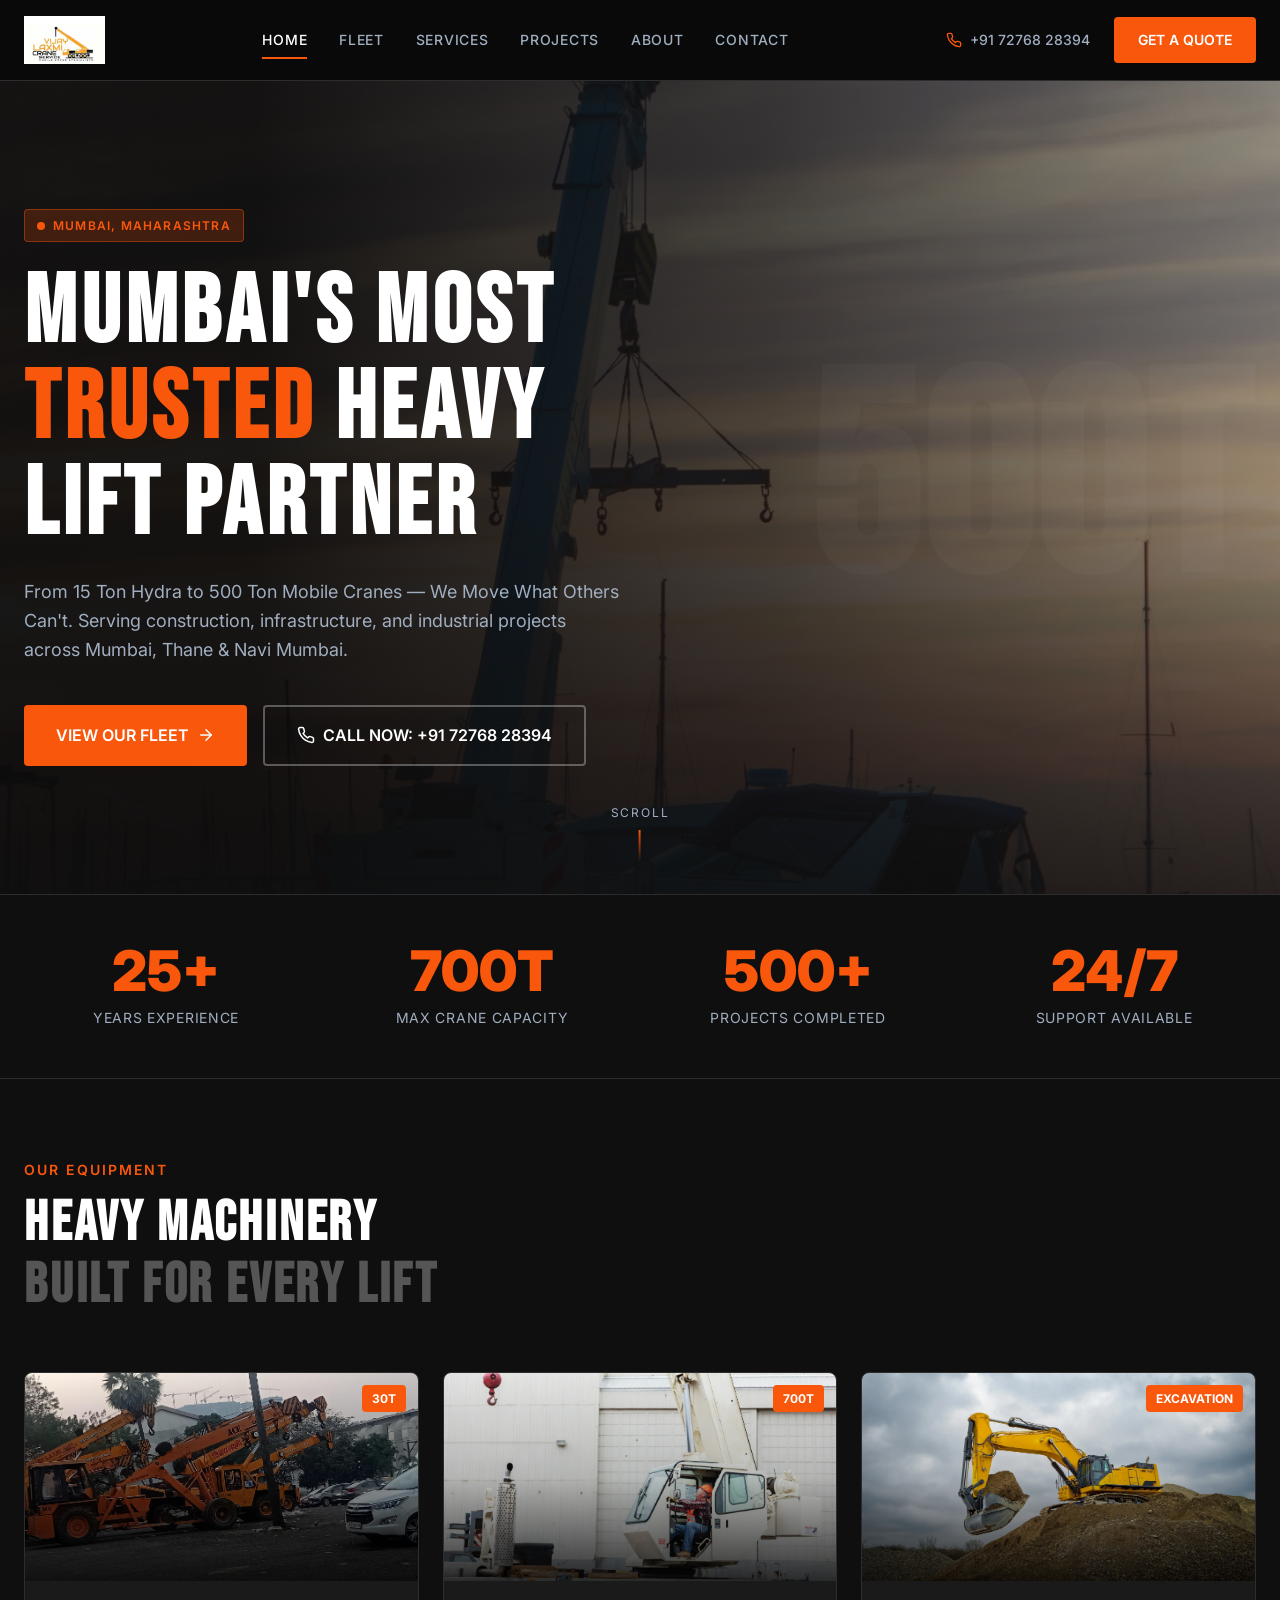
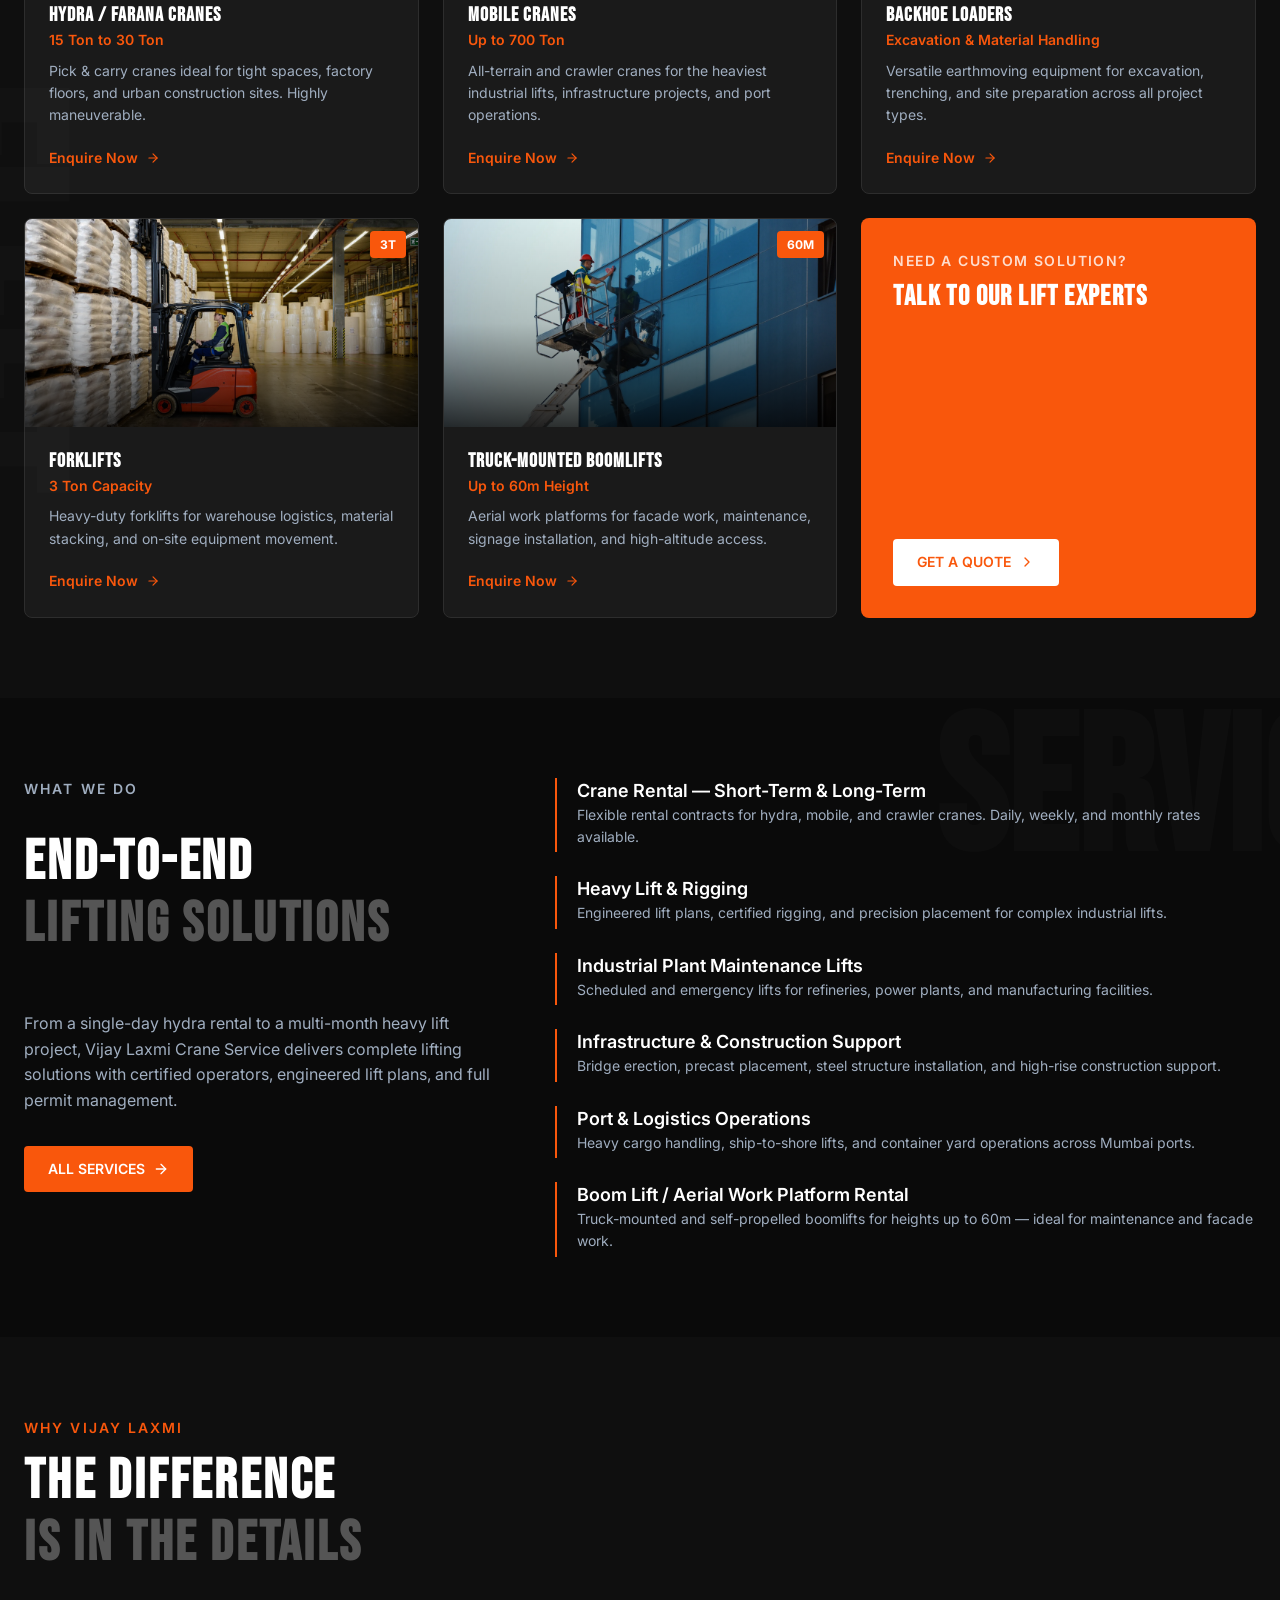
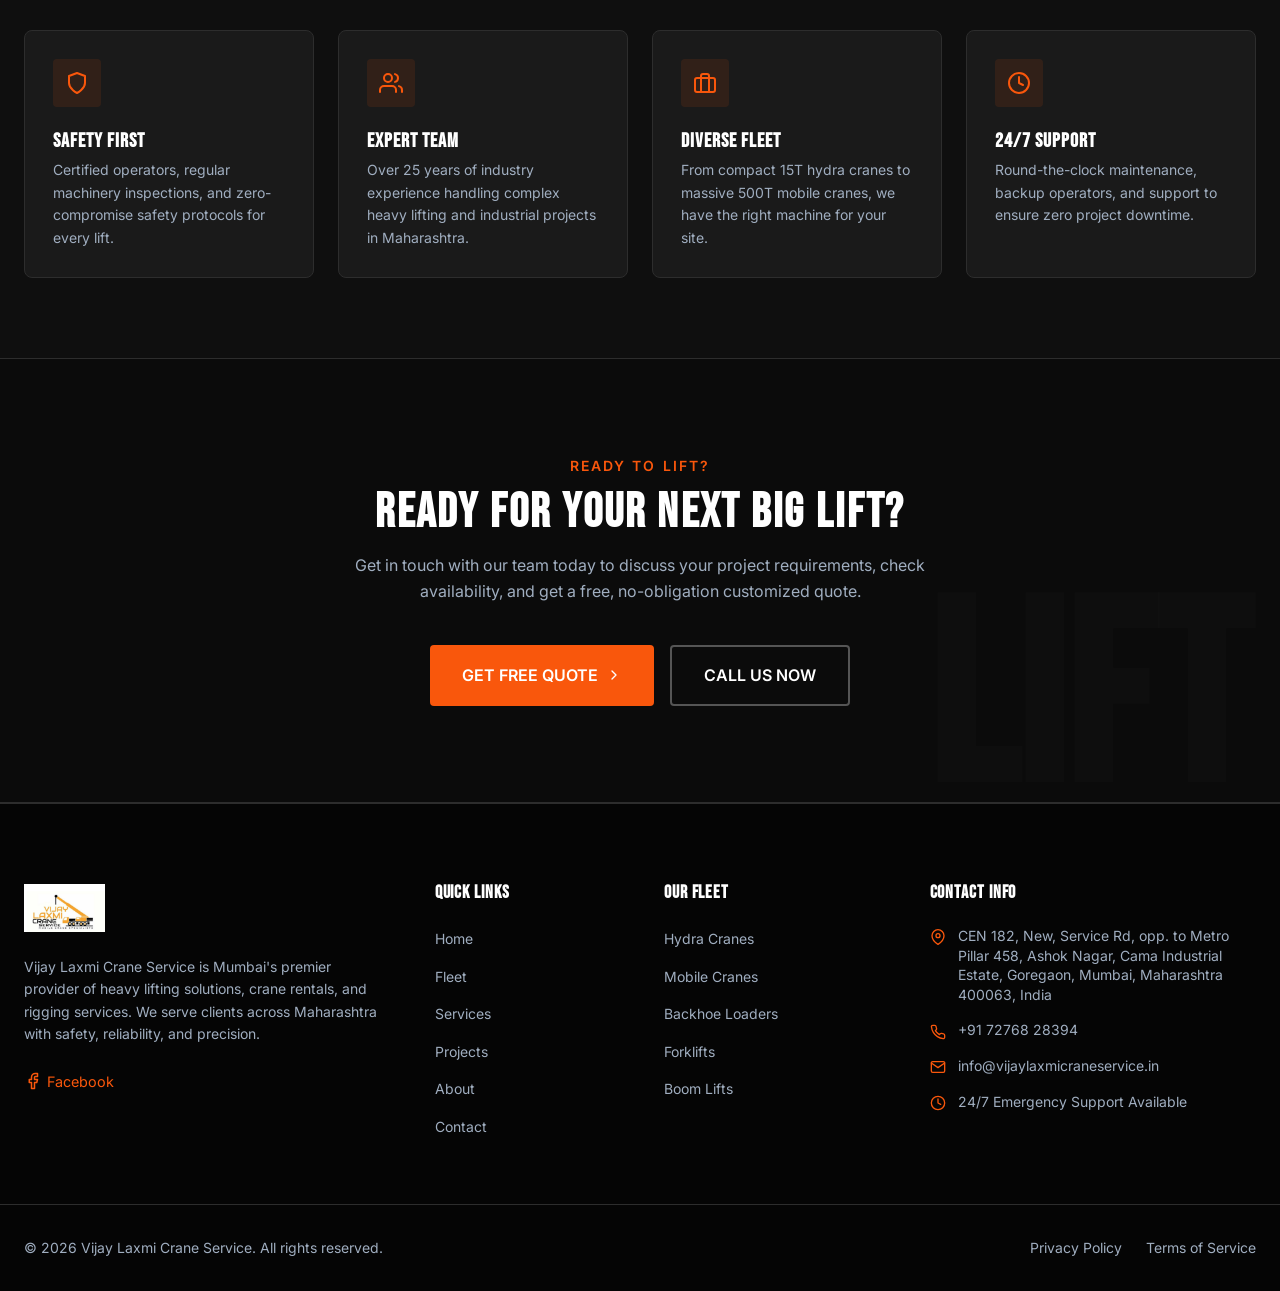
==== commit b81ec111: "update contacts" ====
--- a/index.html
+++ b/index.html
@@ -5,7 +5,7 @@
     <meta name="viewport" content="width=device-width, initial-scale=1.0">
     <title>Vijay Laxmi Crane Service — Heavy Lift & Crane Rental Mumbai</title>
     <meta name="description" content="Mumbai's most trusted crane rental company. Hydra cranes 15–30T, mobile cranes up to 500T, boomlifts up to 60m, forklifts & backhoe loaders. 24/7 service across Maharashtra.">
-    <link rel="stylesheet" href="style.css">
+    <link rel="stylesheet" href="style.css?v=1.1">
 </head>
 <body>
 
@@ -389,6 +389,14 @@
             <div class="footer-col footer-col-about">
                 <img src="images/horizontal.png" alt="Vijay Laxmi Crane Service">
                 <p class="footer-about-text">Vijay Laxmi Crane Service is Mumbai's premier provider of heavy lifting solutions, crane rentals, and rigging services. We serve clients across Maharashtra with safety, reliability, and precision.</p>
+                <div class="footer-social" style="margin-top: 1rem; display: flex; gap: 10px;">
+                    <a href="https://www.facebook.com/vijaylaxmicrane/" target="_blank" style="color: var(--primary-color); display: flex; align-items: center; gap: 5px; font-size: 0.9rem; text-decoration: none;">
+                        <svg xmlns="http://www.w3.org/2000/svg" width="18" height="18" viewBox="0 0 24 24" fill="none" stroke="currentColor" stroke-width="2" stroke-linecap="round" stroke-linejoin="round" style="vertical-align: middle;">
+                            <path d="M18 2h-3a5 5 0 0 0-5 5v3H7v4h3v8h4v-8h3l1-4h-4V7a1 1 0 0 1 1-1h3z"></path>
+                        </svg>
+                        <span>Facebook</span>
+                    </a>
+                </div>
             </div>
             
             <div class="footer-col">
@@ -422,15 +430,14 @@
                             <path d="M21 10c0 7-9 13-9 13s-9-6-9-13a9 9 0 0 1 18 0z"></path>
                             <circle cx="12" cy="10" r="3"></circle>
                         </svg>
-                        <span>Plot No. 12, Sector 10, Kalamboli, Navi Mumbai, Maharashtra 410218</span>
+                        <span>CEN 182, New, Service Rd, opp. to Metro Pillar 458, Ashok Nagar, Cama Industrial Estate, Goregaon, Mumbai, Maharashtra 400063, India</span>
                     </div>
                     <div class="contact-info-item">
                         <svg xmlns="http://www.w3.org/2000/svg" width="16" height="16" viewBox="0 0 24 24" fill="none" stroke="currentColor" stroke-width="2" stroke-linecap="round" stroke-linejoin="round">
                             <path d="M22 16.92v3a2 2 0 0 1-2.18 2 19.79 19.79 0 0 1-8.63-3.07 19.5 19.5 0 0 1-6-6 19.79 19.79 0 0 1-3.07-8.67A2 2 0 0 1 4.11 2h3a2 2 0 0 1 2 1.72 12.84 12.84 0 0 0 .7 2.81 2 2 0 0 1-.45 2.11L8.09 9.91a16 16 0 0 0 6 6l1.27-1.27a2 2 0 0 1 2.11-.45 12.84 12.84 0 0 0 2.81.7A2 2 0 0 1 22 16.92z"></path>
                         </svg>
                         <span>
-                            <a href="tel:+917276828394">+91 72768 28394</a><br>
-                            <a href="tel:+919322051683">+91 93220 51683</a>
+                            <a href="tel:+917276828394">+91 72768 28394</a>
                         </span>
                     </div>
                     <div class="contact-info-item">
@@ -438,7 +445,7 @@
                             <path d="M4 4h16c1.1 0 2 .9 2 2v12c0 1.1-.9 2-2 2H4c-1.1 0-2-.9-2-2V6c0-1.1.9-2 2-2z"></path>
                             <polyline points="22,6 12,13 2,6"></polyline>
                         </svg>
-                        <span><a href="mailto:info@vijaylaxmicranes.com">info@vijaylaxmicranes.com</a></span>
+                        <span><a href="mailto:info@vijaylaxmicraneservice.in">info@vijaylaxmicraneservice.in</a></span>
                     </div>
                     <div class="contact-info-item">
                         <svg xmlns="http://www.w3.org/2000/svg" width="16" height="16" viewBox="0 0 24 24" fill="none" stroke="currentColor" stroke-width="2" stroke-linecap="round" stroke-linejoin="round">
--- a/style.css
+++ b/style.css
@@ -764,16 +764,19 @@
     gap: 4rem;
 }
 
+.services-left {
+    position: static;
+}
+
 @media (min-width: 992px) {
     .services-layout {
         grid-template-columns: 1.2fr 1.8fr;
         align-items: start;
     }
-}
-
-.services-left {
-    position: sticky;
-    top: 7rem;
+    .services-left {
+        position: sticky;
+        top: 7rem;
+    }
 }
 
 .services-left p {
